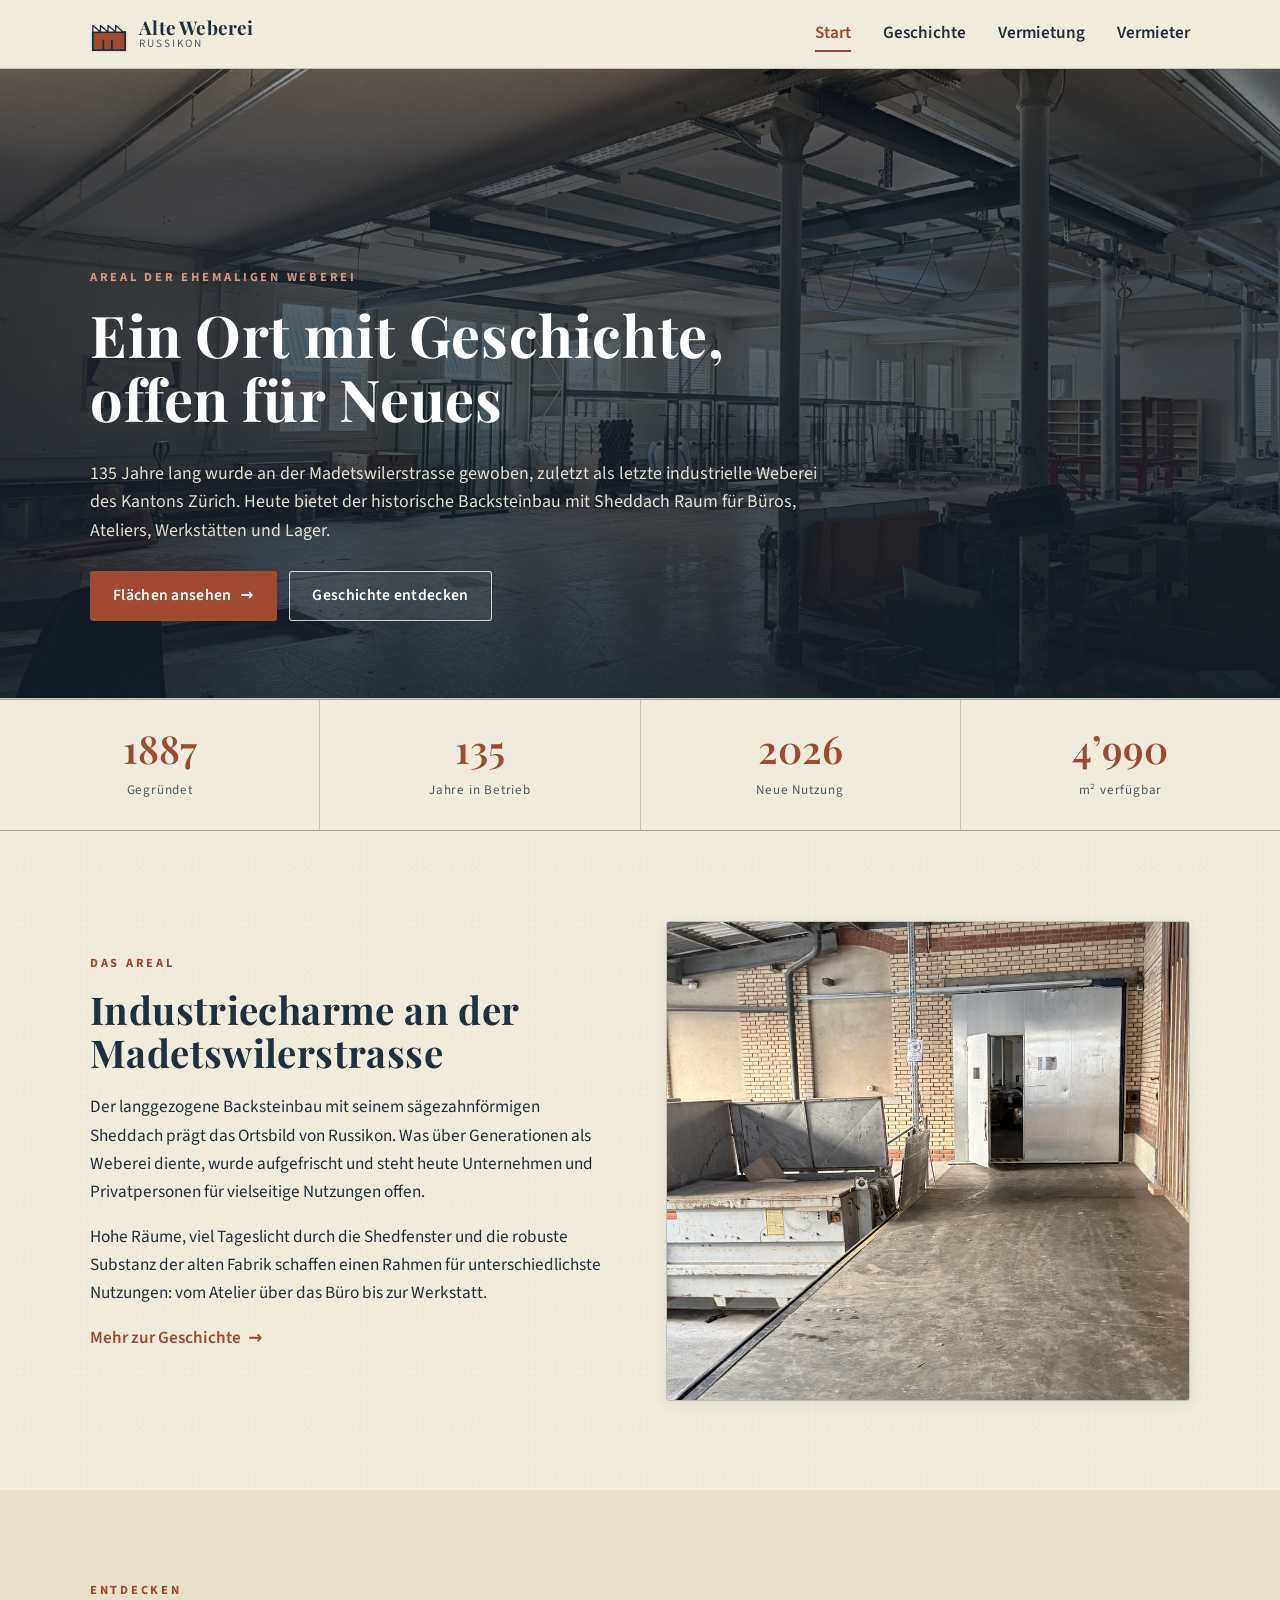
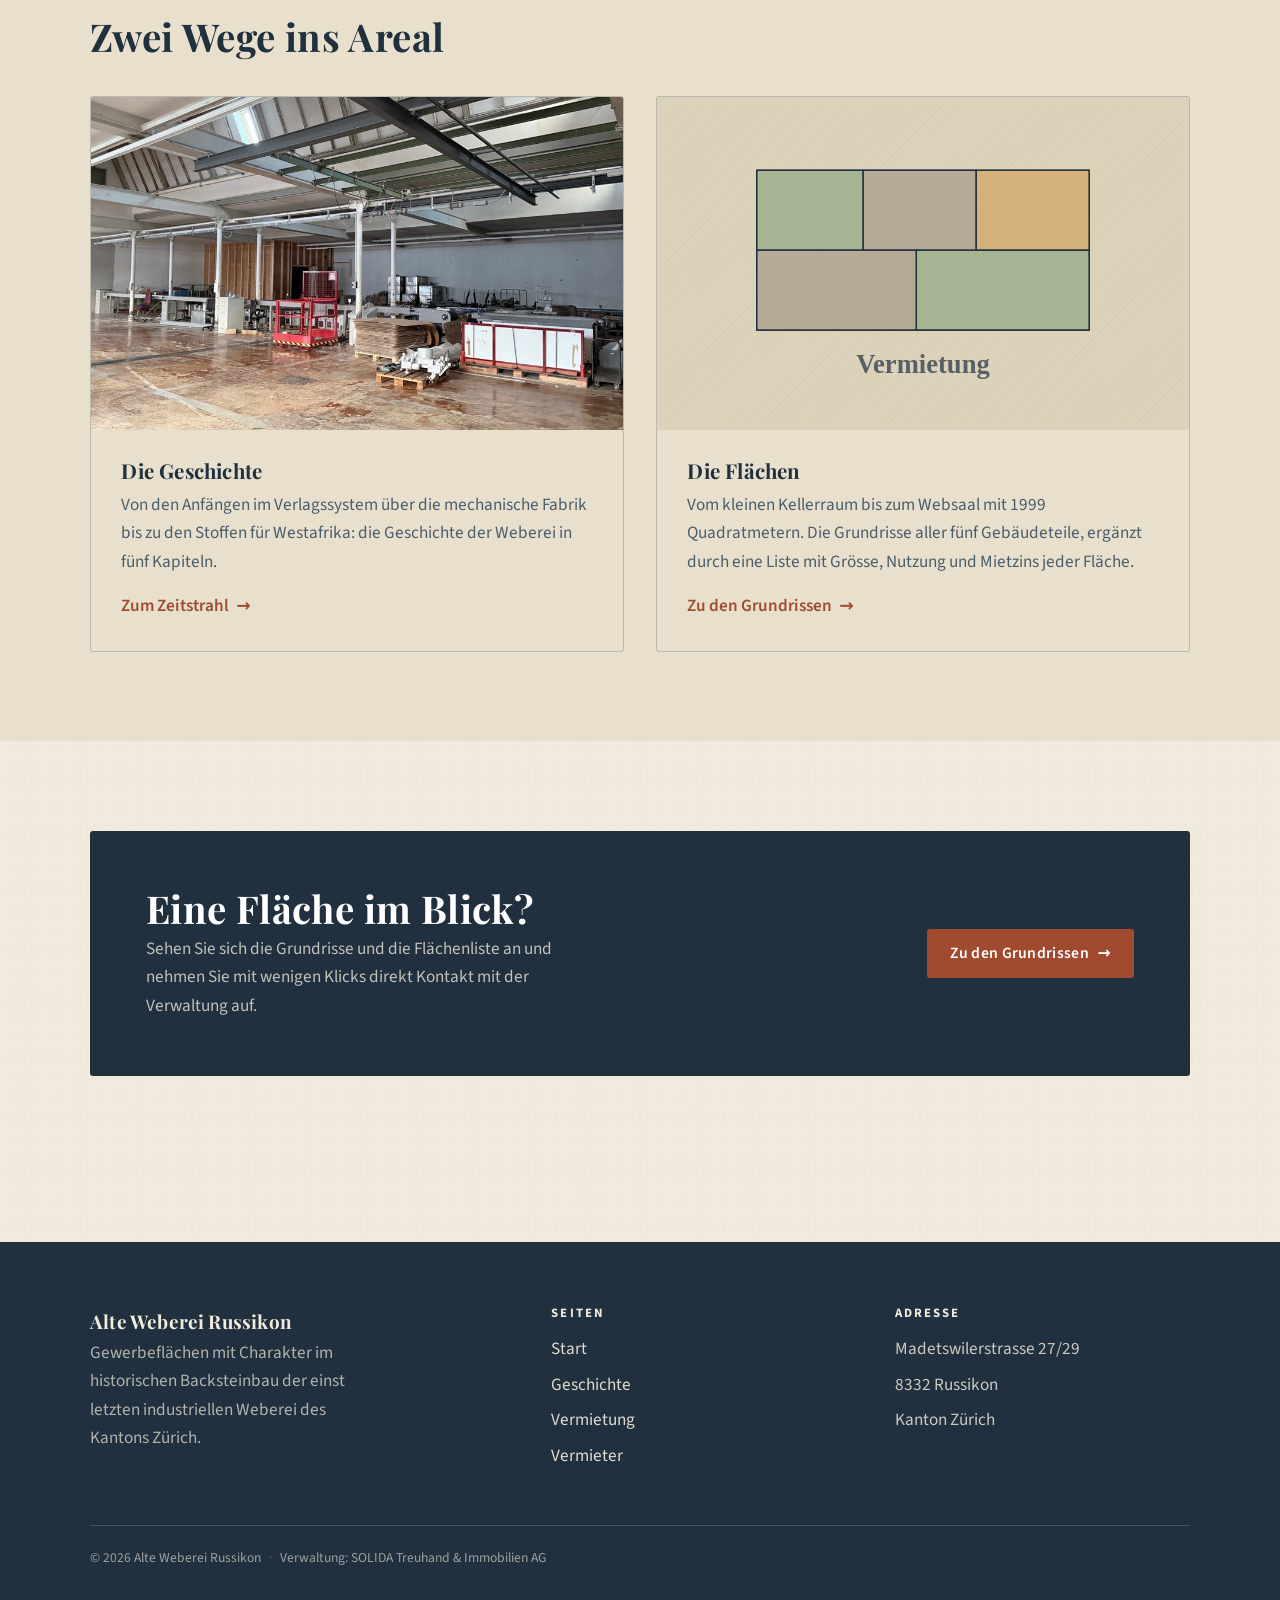
==== index.html @ a210cfd7 "Unterlagen vom 23.08.2026 eingearbeitet Neue Grundrisse: sechs Blaetter in der Fassung vom 23.06., d" ====
<!DOCTYPE html>
<html lang="de-CH">
<head>
  <meta charset="UTF-8">
  <meta name="viewport" content="width=device-width, initial-scale=1.0">
  <meta name="robots" content="noindex, nofollow">
  <title>Alte Weberei Russikon</title>
  <meta name="description" content="Das Areal der ehemaligen Weberei Russikon: Gewerbeflächen mit Charakter in einem historischen Backsteinbau mit Sheddach.">
  <link rel="stylesheet" href="css/fonts.css?v=6">
  <link rel="stylesheet" href="css/style.css?v=6">
</head>
<body>

  <!-- ============================ Kopf / Navigation ============================ -->
  <header class="site-header">
    <div class="container">
      <nav class="nav" aria-label="Hauptnavigation">
        <a class="brand" href="index.html">
          <svg class="brand__mark" viewBox="0 0 40 40" fill="none" aria-hidden="true">
            <rect x="3" y="18" width="34" height="19" fill="#a04a30" stroke="#20303f" stroke-width="2"/>
            <path d="M3 18 L3 11 L11 18 Z M11 18 L11 11 L19 18 Z M19 18 L19 11 L27 18 Z M27 18 L27 11 L35 18 Z"
                  fill="#f1ebdd" stroke="#20303f" stroke-width="1.4" stroke-linejoin="round"/>
            <line x1="14" y1="26" x2="14" y2="37" stroke="#20303f" stroke-width="2"/>
            <line x1="23" y1="26" x2="23" y2="37" stroke="#20303f" stroke-width="2"/>
          </svg>
          <span class="brand__text">
            <span class="brand__name">Alte Weberei</span>
            <span class="brand__sub">Russikon</span>
          </span>
        </a>
        <button class="nav__toggle" aria-label="Menü öffnen" aria-expanded="false" aria-controls="navlinks">
          <span></span><span></span><span></span>
        </button>
        <ul class="nav__links" id="navlinks">
          <li><a href="index.html" aria-current="page">Start</a></li>
          <li><a href="geschichte.html">Geschichte</a></li>
          <li><a href="vermietung.html">Vermietung</a></li>
          <li><a href="vermieter.html">Vermieter</a></li>
        </ul>
      </nav>
    </div>
  </header>

  <main>

    <!-- ============================ Hero ============================ -->
    <section class="hero">
      <div class="hero__media">
        <img src="assets/img/hero-halle.jpg" alt="Innenansicht der grossen Halle mit Gusssäulen und Sheddach-Fenstern">
      </div>
      <div class="container">
        <div class="hero__inner">
          <p class="eyebrow">Areal der ehemaligen Weberei</p>
          <h1>Ein Ort mit Geschichte, offen für Neues</h1>
          <p class="lead">
            135 Jahre lang wurde an der Madetswilerstrasse gewoben, zuletzt als letzte
            industrielle Weberei des Kantons Zürich. Heute bietet der historische
            Backsteinbau mit Sheddach Raum für Büros, Ateliers, Werkstätten und Lager.
          </p>
          <div class="hero__actions">
            <a class="btn btn--primary" href="vermietung.html">
              Flächen ansehen <span class="arrow" aria-hidden="true">&rarr;</span>
            </a>
            <a class="btn btn--ghost" href="geschichte.html">Geschichte entdecken</a>
          </div>
        </div>
      </div>
    </section>

    <!-- ============================ Kennzahlen ============================ -->
    <section class="facts" aria-label="Eckdaten">
      <div class="fact">
        <span class="fact__num">1887</span>
        <span class="fact__label">Gegründet</span>
      </div>
      <div class="fact">
        <span class="fact__num">135</span>
        <span class="fact__label">Jahre in Betrieb</span>
      </div>
      <div class="fact">
        <span class="fact__num">2026</span>
        <span class="fact__label">Neue Nutzung</span>
      </div>
      <div class="fact">
        <span class="fact__num" data-kpi="frei-flaeche">4’988</span>
        <span class="fact__label">m² verfügbar</span>
      </div>
    </section>

    <!-- ============================ Intro ============================ -->
    <section class="section">
      <div class="container">
        <div class="split reveal">
          <div class="split__text">
            <p class="eyebrow">Das Areal</p>
            <h2>Industriecharme an der Madetswilerstrasse</h2>
            <p>
              Der langgezogene Backsteinbau mit seinem sägezahnförmigen Sheddach
              prägt das Ortsbild von Russikon. Was über Generationen als Weberei
              diente, wurde aufgefrischt und steht heute Unternehmen und Privatpersonen für vielseitige Nutzungen
              offen.
            </p>
            <p>
              Hohe Räume, viel Tageslicht durch die Shedfenster und die robuste
              Substanz der alten Fabrik schaffen einen Rahmen für unterschiedlichste Nutzungen: vom Atelier über das Büro bis
              zur Werkstatt.
            </p>
            <p>
              <a class="link-more" href="geschichte.html">
                Mehr zur Geschichte <span class="arrow" aria-hidden="true">&rarr;</span>
              </a>
            </p>
          </div>
          <div class="split__media">
            <img src="assets/img/rampe.jpg" alt="Gedeckte Anlieferung mit gelbem Backstein und Holztragwerk">
          </div>
        </div>
      </div>
    </section>

    <!-- ============================ Teaser ============================ -->
    <section class="section section--paper-2">
      <div class="container">
        <div class="section-head reveal">
          <p class="eyebrow">Entdecken</p>
          <h2>Zwei Wege ins Areal</h2>
        </div>
        <div class="teasers">
          <a class="teaser reveal" href="geschichte.html">
            <div class="teaser__media">
              <img src="assets/img/halle-innen-2.jpg" alt="Innenansicht der Weberei-Halle">
            </div>
            <div class="teaser__body">
              <h3>Die Geschichte</h3>
              <p>
                Von den Anfängen im Verlagssystem über die mechanische Fabrik bis zu
                den Stoffen für Westafrika: die Geschichte der Weberei in fünf Kapiteln.
              </p>
              <span class="link-more">Zum Zeitstrahl <span class="arrow" aria-hidden="true">&rarr;</span></span>
            </div>
          </a>
          <a class="teaser reveal" href="vermietung.html">
            <div class="teaser__media">
              <img src="assets/img/teaser-vermietung.svg" alt="Sinnbild zu den Gebäudeplänen">
            </div>
            <div class="teaser__body">
              <h3>Die Flächen</h3>
              <p>
                Vom kleinen Kellerraum bis zum Websaal mit 1999 Quadratmetern.
                Die Grundrisse aller fünf Gebäudeteile, ergänzt durch eine Liste mit
                Grösse, Nutzung und Mietzins jeder Fläche.
              </p>
              <span class="link-more">Zu den Grundrissen <span class="arrow" aria-hidden="true">&rarr;</span></span>
            </div>
          </a>
        </div>
      </div>
    </section>

    <!-- ============================ CTA ============================ -->
    <section class="section">
      <div class="container">
        <div class="cta-band reveal">
          <div>
            <h2>Eine Fläche im Blick?</h2>
            <p>
              Sehen Sie sich die Grundrisse und die Flächenliste an und nehmen Sie mit wenigen Klicks direkt Kontakt mit der Verwaltung auf.
            </p>
          </div>
          <a class="btn btn--primary" href="vermietung.html">
            Zu den Grundrissen <span class="arrow" aria-hidden="true">&rarr;</span>
          </a>
        </div>
      </div>
    </section>

  </main>

  <!-- ============================ Fuss ============================ -->
  <footer class="site-footer">
    <div class="container">
      <div class="footer__grid">
        <div class="footer__brand">
          <span class="brand__name">Alte Weberei Russikon</span>
          <p>
            Gewerbeflächen mit Charakter im historischen Backsteinbau der einst letzten
            industriellen Weberei des Kantons Zürich.
          </p>
        </div>
        <div class="footer__col">
          <h4>Seiten</h4>
          <ul>
            <li><a href="index.html">Start</a></li>
            <li><a href="geschichte.html">Geschichte</a></li>
            <li><a href="vermietung.html">Vermietung</a></li>
            <li><a href="vermieter.html">Vermieter</a></li>
          </ul>
        </div>
        <div class="footer__col">
          <h4>Adresse</h4>
          <ul>
            <li>Madetswilerstrasse 27/29</li>
            <li>8332 Russikon</li>
            <li>Kanton Zürich</li>
          </ul>
        </div>
      </div>
      <div class="footer__bottom">
        <span>&copy; <span data-year>2026</span> Alte Weberei Russikon</span>
        <span class="footer__trenner" aria-hidden="true">&middot;</span>
        <span>Verwaltung: SOLIDA Treuhand &amp; Immobilien AG</span>
      </div>
    </div>
  </footer>

  <script src="data/flaechen.js?v=6"></script>
  <script src="js/main.js?v=6"></script>
</body>
</html>
---- css/fonts.css ----
/* Lokale Schriften (offline lauffaehig, keine externen Anfragen).
   Playfair Display: Serif fuer Titel, im Charakter alter Plakate.
   Source Sans 3: klare Sans-Serif fuer den Lauftext. */

@font-face {
  font-family: "Playfair Display";
  font-style: normal;
  font-weight: 600;
  font-display: swap;
  src: url("../assets/fonts/playfair-600.woff2") format("woff2");
}

@font-face {
  font-family: "Playfair Display";
  font-style: normal;
  font-weight: 700;
  font-display: swap;
  src: url("../assets/fonts/playfair-700.woff2") format("woff2");
}

@font-face {
  font-family: "Source Sans 3";
  font-style: normal;
  font-weight: 400;
  font-display: swap;
  src: url("../assets/fonts/sourcesans-400.woff2") format("woff2");
}

@font-face {
  font-family: "Source Sans 3";
  font-style: normal;
  font-weight: 600;
  font-display: swap;
  src: url("../assets/fonts/sourcesans-600.woff2") format("woff2");
}

@font-face {
  font-family: "Source Sans 3";
  font-style: normal;
  font-weight: 700;
  font-display: swap;
  src: url("../assets/fonts/sourcesans-700.woff2") format("woff2");
}
---- css/style.css ----
/* =====================================================================
   Alte Weberei Russikon, Design-System und Basis-Layout
   Heritage-Look (Papierton, Tusche, Backstein) mit moderner Interaktion.
   ===================================================================== */

/* --- Design-Tokens (Farben, Typografie, Abstaende) ------------------- */
:root {
  /* Farbpalette: Papier, Tusche, Backstein */
  --color-paper:      #f1ebdd; /* warmer Papierton, Grundflaeche */
  --color-paper-2:    #e8e0cd; /* etwas dunkleres Papier, Karten */
  --color-paper-3:    #ddd3bb; /* Trennlinien, Schraffuren */
  --color-ink:        #20303f; /* Tusche, Tiefblau-Anthrazit, Text */
  --color-ink-soft:   #4b5c6b; /* gedaempfter Text */
  --color-brick:      #a04a30; /* Backstein-Rot, Akzent */
  --color-brick-dark: #863a23;
  --color-line:       rgba(32, 48, 63, 0.22); /* feine Planlinien */

  /* Statusfarben fuer den Gebaeudeplan */
  --status-frei:      #5c8a59; /* gruen, frei */
  --status-bald:      #d8a126; /* gelb, wird in Kuerze frei */
  --status-vermietet: #b23b32; /* rot, vermietet */

  /* Typografie */
  --font-serif: "Playfair Display", Georgia, "Times New Roman", serif;
  --font-sans:  "Source Sans 3", "Segoe UI", system-ui, -apple-system, sans-serif;

  /* Masse */
  --maxw: 1180px;
  --gap: clamp(1rem, 2.5vw, 2rem);
  --radius: 3px;
  --shadow: 0 10px 30px rgba(32, 48, 63, 0.12);
  --shadow-soft: 0 4px 14px rgba(32, 48, 63, 0.08);

  /* Uebergaenge */
  --t-fast: 140ms ease;
  --t-med:  260ms cubic-bezier(0.22, 0.61, 0.36, 1);
}

/* --- Reset / Basis -------------------------------------------------- */
*,
*::before,
*::after { box-sizing: border-box; }

html { scroll-behavior: smooth; }

body {
  margin: 0;
  font-family: var(--font-sans);
  font-size: clamp(1rem, 0.5vw + 0.9rem, 1.075rem);
  line-height: 1.65;
  color: var(--color-ink);
  background-color: var(--color-paper);
  /* feine Papiertextur ueber CSS-Verlaeufe, keine externe Datei noetig */
  background-image:
    radial-gradient(rgba(32, 48, 63, 0.025) 1px, transparent 1px),
    radial-gradient(rgba(32, 48, 63, 0.02) 1px, transparent 1px);
  background-size: 7px 7px, 13px 13px;
  background-position: 0 0, 3px 4px;
  -webkit-font-smoothing: antialiased;
  text-rendering: optimizeLegibility;
}

img, svg { max-width: 100%; display: block; }

a { color: var(--color-brick); text-decoration: none; }
a:hover { color: var(--color-brick-dark); }

h1, h2, h3, h4 {
  font-family: var(--font-serif);
  font-weight: 700;
  line-height: 1.12;
  color: var(--color-ink);
  margin: 0 0 0.5em;
  letter-spacing: 0.01em;
}

h1 { font-size: clamp(2.1rem, 4.5vw, 3.6rem); }
h2 { font-size: clamp(1.6rem, 3vw, 2.4rem); }
h3 { font-size: clamp(1.2rem, 1.6vw, 1.45rem); }

p { margin: 0 0 1rem; }

.lead {
  font-size: clamp(1.1rem, 1.4vw, 1.3rem);
  color: var(--color-ink-soft);
  line-height: 1.6;
}

/* dekorative Augenbraue ueber Titeln */
.eyebrow {
  font-family: var(--font-sans);
  font-weight: 700;
  text-transform: uppercase;
  letter-spacing: 0.22em;
  font-size: 0.78rem;
  color: var(--color-brick);
  margin: 0 0 0.9rem;
}

/* --- Layout-Hilfen -------------------------------------------------- */
.container {
  width: 100%;
  max-width: var(--maxw);
  margin-inline: auto;
  padding-inline: clamp(1.1rem, 4vw, 2.5rem);
}

.section { padding-block: clamp(3rem, 7vw, 6rem); }
.section--tight { padding-block: clamp(2rem, 4vw, 3.5rem); }
.section--paper-2 { background-color: var(--color-paper-2); }

.section-head { max-width: 60ch; margin-bottom: clamp(1.5rem, 3vw, 2.5rem); }
.section-head.center { margin-inline: auto; text-align: center; }

/* feine Trennlinie im Plan-Stil */
.rule {
  border: 0;
  border-top: 1px solid var(--color-line);
  margin-block: clamp(2rem, 4vw, 3rem);
}

/* --- Buttons -------------------------------------------------------- */
.btn {
  display: inline-flex;
  align-items: center;
  gap: 0.55em;
  font-family: var(--font-sans);
  font-weight: 600;
  font-size: 0.98rem;
  letter-spacing: 0.02em;
  padding: 0.7em 1.4em;
  border-radius: var(--radius);
  border: 1.5px solid transparent;
  cursor: pointer;
  transition: transform var(--t-fast), background-color var(--t-fast),
              color var(--t-fast), border-color var(--t-fast), box-shadow var(--t-fast);
}
.btn:active { transform: translateY(1px); }

.btn--primary {
  background-color: var(--color-brick);
  color: #fff;
}
.btn--primary:hover {
  background-color: var(--color-brick-dark);
  color: #fff;
  box-shadow: var(--shadow-soft);
}

.btn--ghost {
  background-color: transparent;
  color: var(--color-ink);
  border-color: var(--color-ink);
}
.btn--ghost:hover {
  background-color: var(--color-ink);
  color: var(--color-paper);
}

.btn--block { width: 100%; justify-content: center; }

/* Pfeil-Glyphe in Buttons und Links */
.arrow { transition: transform var(--t-fast); }
.btn:hover .arrow,
.link-more:hover .arrow { transform: translateX(3px); }

.link-more {
  display: inline-flex;
  align-items: center;
  gap: 0.4em;
  font-weight: 600;
  color: var(--color-brick);
}

/* =====================================================================
   Kopfzeile / Navigation
   ===================================================================== */
.site-header {
  position: sticky;
  top: 0;
  z-index: 50;
  background-color: rgba(241, 235, 221, 0.88);
  backdrop-filter: blur(8px);
  border-bottom: 1px solid var(--color-line);
}

.nav {
  display: flex;
  align-items: center;
  justify-content: space-between;
  gap: 1rem;
  min-height: 68px;
}

/* Wortmarke */
.brand {
  display: flex;
  align-items: center;
  gap: 0.7rem;
  color: var(--color-ink);
}
.brand:hover { color: var(--color-ink); }

.brand__mark {
  width: 38px;
  height: 38px;
  flex: none;
}

.brand__text { display: flex; flex-direction: column; line-height: 1.05; }
.brand__name {
  font-family: var(--font-serif);
  font-weight: 700;
  font-size: 1.18rem;
  letter-spacing: 0.01em;
}
.brand__sub {
  font-size: 0.7rem;
  letter-spacing: 0.18em;
  text-transform: uppercase;
  color: var(--color-ink-soft);
}

.nav__links {
  display: flex;
  align-items: center;
  gap: clamp(1rem, 2.5vw, 2.2rem);
  list-style: none;
  margin: 0;
  padding: 0;
}
.nav__links a {
  position: relative;
  font-weight: 600;
  color: var(--color-ink);
  padding-block: 0.4rem;
}
.nav__links a::after {
  content: "";
  position: absolute;
  left: 0;
  bottom: 0;
  width: 100%;
  height: 2px;
  background-color: var(--color-brick);
  transform: scaleX(0);
  transform-origin: left;
  transition: transform var(--t-med);
}
.nav__links a:hover::after,
.nav__links a[aria-current="page"]::after { transform: scaleX(1); }
.nav__links a[aria-current="page"] { color: var(--color-brick); }

/* Menue-Schalter (Mobile) */
.nav__toggle {
  display: none;
  flex-direction: column;
  justify-content: center;
  gap: 5px;
  width: 44px;
  height: 44px;
  padding: 0;
  background: transparent;
  border: 1px solid var(--color-line);
  border-radius: var(--radius);
  cursor: pointer;
}
.nav__toggle span {
  display: block;
  width: 22px;
  height: 2px;
  margin-inline: auto;
  background-color: var(--color-ink);
  transition: transform var(--t-fast), opacity var(--t-fast);
}
.nav__toggle[aria-expanded="true"] span:nth-child(1) { transform: translateY(7px) rotate(45deg); }
.nav__toggle[aria-expanded="true"] span:nth-child(2) { opacity: 0; }
.nav__toggle[aria-expanded="true"] span:nth-child(3) { transform: translateY(-7px) rotate(-45deg); }

/* =====================================================================
   Fusszeile
   ===================================================================== */
.site-footer {
  background-color: var(--color-ink);
  color: rgba(241, 235, 221, 0.82);
  padding-block: clamp(2.5rem, 5vw, 4rem);
  margin-top: clamp(3rem, 6vw, 5rem);
}
.site-footer a { color: rgba(241, 235, 221, 0.92); }
.site-footer a:hover { color: #fff; }

.footer__grid {
  display: grid;
  grid-template-columns: 1.4fr 1fr 1fr;
  gap: clamp(1.5rem, 4vw, 3rem);
}
.footer__brand .brand__name { color: var(--color-paper); }
.footer__brand p { color: rgba(241, 235, 221, 0.7); max-width: 32ch; }

.footer__col h4 {
  color: var(--color-paper);
  font-family: var(--font-sans);
  font-size: 0.8rem;
  text-transform: uppercase;
  letter-spacing: 0.16em;
  margin-bottom: 0.9rem;
}
.footer__col ul { list-style: none; margin: 0; padding: 0; }
.footer__col li { margin-bottom: 0.45rem; }

.footer__bottom {
  margin-top: clamp(2rem, 4vw, 3rem);
  padding-top: 1.3rem;
  border-top: 1px solid rgba(241, 235, 221, 0.18);
  display: flex;
  /* Beide Angaben stehen nebeneinander, durch einen Punkt getrennt.
     Das liest sich als eine Zeile, nicht als zwei auseinandergezogene. */
  justify-content: flex-start;
  flex-wrap: wrap;
  gap: 0.5rem;
  font-size: 0.85rem;
  color: rgba(241, 235, 221, 0.6);
}

/* =====================================================================
   Hero (Startseite)
   ===================================================================== */
.hero {
  position: relative;
  display: grid;
  align-items: end;
  min-height: clamp(420px, 70vh, 660px);
  overflow: hidden;
  border-bottom: 1px solid var(--color-line);
}
.hero__media {
  position: absolute;
  inset: 0;
  z-index: 0;
}
.hero__media img { width: 100%; height: 100%; object-fit: cover; }
.hero__media::after {
  /* Tusche-Verlauf fuer Lesbarkeit der Schrift.
     Der Textblock sitzt im oberen Drittel, genau dort ist das Foto am
     hellsten (Sheddach-Fenster). Deshalb ist der Verlauf im Textband
     kraeftig und wird erst ganz oben wieder duenn, damit das Foto atmet. */
  content: "";
  position: absolute;
  inset: 0;
  background: linear-gradient(
    to top,
    rgba(20, 30, 40, 0.88) 0%,
    rgba(20, 30, 40, 0.72) 50%,
    rgba(20, 30, 40, 0.66) 84%,
    rgba(20, 30, 40, 0.28) 100%);
}
.hero__inner {
  position: relative;
  z-index: 1;
  padding-block: clamp(2.5rem, 6vw, 5rem);
  color: var(--color-paper);
  max-width: 46rem;
}
.hero__inner h1 { color: #fff; }
/* Backsteinton, so tief wie er auf dem Foto noch sicher lesbar bleibt.
   Er nimmt die Farbe der Ueberschriften weiter unten auf, muss aber heller
   bleiben als diese: Auf dem Foto steht die Schrift auf mitteldunklem
   Grund, auf Papier dagegen auf hellem. */
.hero .eyebrow { color: #d0927b; }
.hero__inner p { color: rgba(241, 235, 221, 0.92); }
.hero__actions { display: flex; flex-wrap: wrap; gap: 0.8rem; margin-top: 1.6rem; }
/* Ghost-Button auf dem dunklen Hero hell statt dunkel, damit er sichtbar ist */
.hero__actions .btn--ghost {
  color: #fff;
  border-color: rgba(255, 255, 255, 0.75);
  background-color: rgba(255, 255, 255, 0.06);
}
.hero__actions .btn--ghost:hover {
  background-color: var(--color-paper);
  color: var(--color-ink);
  border-color: var(--color-paper);
}

/* kleine Kennzahl-Leiste unter dem Hero */
.facts {
  display: grid;
  grid-template-columns: repeat(4, 1fr);
  gap: 1px;
  background-color: var(--color-line);
  border-block: 1px solid var(--color-line);
}
.fact {
  background-color: var(--color-paper);
  padding: clamp(1.1rem, 2.5vw, 1.8rem) clamp(1rem, 2vw, 1.5rem);
  text-align: center;
}
.fact__num {
  font-family: var(--font-serif);
  font-size: clamp(1.6rem, 3vw, 2.4rem);
  color: var(--color-brick);
  line-height: 1;
}
/* Kleines Wort vor der Zahl, etwa «ab». Steht bewusst voran, damit die
   Einschränkung gelesen wird, bevor die Zahl als fester Wert wirkt. */
.fact__vor {
  font-family: var(--font-sans);
  font-size: 0.5em;
  font-weight: 600;
  letter-spacing: 0.06em;
  color: var(--color-ink-soft);
  margin-right: 0.35em;
  vertical-align: 0.22em;
}
.fact__label {
  display: block;
  margin-top: 0.4rem;
  font-size: 0.82rem;
  letter-spacing: 0.06em;
  color: var(--color-ink-soft);
}

/* =====================================================================
   Teaser-Bloecke (Startseite)
   ===================================================================== */
.teasers {
  display: grid;
  grid-template-columns: repeat(2, 1fr);
  gap: var(--gap);
}
.teaser {
  display: flex;
  flex-direction: column;
  background-color: var(--color-paper-2);
  border: 1px solid var(--color-line);
  border-radius: var(--radius);
  overflow: hidden;
  transition: transform var(--t-med), box-shadow var(--t-med);
}
.teaser:hover { transform: translateY(-4px); box-shadow: var(--shadow); }
.teaser__media { aspect-ratio: 16 / 10; overflow: hidden; }
.teaser__media img {
  width: 100%; height: 100%; object-fit: cover;
  transition: transform 600ms ease;
}
.teaser:hover .teaser__media img { transform: scale(1.04); }
.teaser__body { padding: clamp(1.3rem, 2.5vw, 1.9rem); }
.teaser__body h3 { margin-bottom: 0.5rem; }
.teaser__body p { color: var(--color-ink-soft); }

/* zweispaltiger Intro-Block */
.split {
  display: grid;
  grid-template-columns: 1fr 1fr;
  gap: clamp(1.5rem, 4vw, 3.5rem);
  align-items: center;
}
.split__media img {
  width: 100%;
  max-height: 480px;
  object-fit: cover;
  border-radius: var(--radius);
  border: 1px solid var(--color-line);
  box-shadow: var(--shadow-soft);
}

/* =====================================================================
   Zeitstrahl (Seite Geschichte)
   ===================================================================== */
.page-head {
  background-color: var(--color-paper-2);
  border-bottom: 1px solid var(--color-line);
  padding-block: clamp(2.5rem, 6vw, 4.5rem);
}
.page-head .lead { max-width: 60ch; }

.timeline {
  position: relative;
  max-width: 980px;
  margin-inline: auto;
}
/* durchgehende Tusche-Linie */
.timeline::before {
  content: "";
  position: absolute;
  left: 130px;
  top: 0;
  bottom: 0;
  width: 2px;
  background: repeating-linear-gradient(
    to bottom,
    var(--color-line) 0 8px,
    transparent 8px 14px);
}
.tl-item {
  position: relative;
  display: grid;
  grid-template-columns: 130px 1fr;
  gap: clamp(1.2rem, 3vw, 2.6rem);
  padding-block: clamp(1.5rem, 3vw, 2.4rem);
}
.tl-item__year {
  font-family: var(--font-serif);
  font-weight: 700;
  font-size: clamp(1.25rem, 2vw, 1.6rem);
  color: var(--color-brick);
  text-align: right;
  padding-top: 0.1rem;
}
/* Knoten auf der Linie */
.tl-item__year::after {
  content: "";
  position: absolute;
  left: 122px;
  top: 0.55rem;
  width: 18px;
  height: 18px;
  border-radius: 50%;
  background-color: var(--color-paper);
  border: 3px solid var(--color-brick);
  transition: background-color var(--t-fast), transform var(--t-fast);
}
.tl-item:hover .tl-item__year::after {
  background-color: var(--color-brick);
  transform: scale(1.12);
}
.tl-item__body {
  background-color: var(--color-paper-2);
  border: 1px solid var(--color-line);
  border-radius: var(--radius);
  padding: clamp(1.2rem, 2.5vw, 1.9rem);
}
.tl-item__body h3 { margin-bottom: 0.3rem; }
.tl-item__kicker {
  font-size: 0.78rem;
  text-transform: uppercase;
  letter-spacing: 0.16em;
  color: var(--color-ink-soft);
  margin-bottom: 0.7rem;
}
.tl-item__media {
  margin-top: 1rem;
  border-radius: var(--radius);
  overflow: hidden;
  border: 1px solid var(--color-line);
}
.tl-item__media img { width: 100%; }

/* =====================================================================
   CTA-Band
   ===================================================================== */
.cta-band {
  background-color: var(--color-ink);
  color: var(--color-paper);
  border-radius: var(--radius);
  padding: clamp(2rem, 5vw, 3.5rem);
  display: flex;
  align-items: center;
  justify-content: space-between;
  flex-wrap: wrap;
  gap: 1.5rem;
}
.cta-band h2 { color: #fff; margin-bottom: 0.3rem; }
.cta-band p { color: rgba(241, 235, 221, 0.78); margin: 0; max-width: 46ch; }

/* =====================================================================
   Scroll-Reveal (sanftes Einblenden)
   ===================================================================== */
.reveal {
  opacity: 0;
  transform: translateY(22px);
  transition: opacity 700ms ease, transform 700ms cubic-bezier(0.22, 0.61, 0.36, 1);
}
.reveal.is-visible { opacity: 1; transform: none; }

/* =====================================================================
   Responsive
   ===================================================================== */
@media (max-width: 880px) {
  .nav__toggle { display: flex; }
  .nav__links {
    position: absolute;
    top: 100%;
    left: 0;
    right: 0;
    flex-direction: column;
    align-items: flex-start;
    gap: 0;
    background-color: var(--color-paper);
    border-bottom: 1px solid var(--color-line);
    padding: 0.5rem clamp(1.1rem, 4vw, 2.5rem) 1.2rem;
    box-shadow: var(--shadow-soft);
    /* eingeklappt */
    display: none;
  }
  .nav__links.is-open { display: flex; }
  .nav__links a { width: 100%; padding-block: 0.7rem; border-bottom: 1px solid var(--color-line); }
  .nav__links a::after { display: none; }

  .teasers { grid-template-columns: 1fr; }
  .split { grid-template-columns: 1fr; }
  .facts { grid-template-columns: repeat(2, 1fr); }
  .footer__grid { grid-template-columns: 1fr 1fr; }
  .footer__brand { grid-column: 1 / -1; }
}

@media (max-width: 540px) {
  .facts { grid-template-columns: 1fr 1fr; }
  .footer__grid { grid-template-columns: 1fr; }
  .timeline::before { left: 8px; }
  .tl-item { grid-template-columns: 1fr; gap: 0.6rem; padding-left: 30px; }
  .tl-item__year { text-align: left; }
  .tl-item__year::after { left: 0; top: -0.2rem; }
  .cta-band { flex-direction: column; align-items: flex-start; }
}

/* Bewegungsreduktion respektieren */
@media (prefers-reduced-motion: reduce) {
  * { scroll-behavior: auto !important; }
  .reveal { opacity: 1; transform: none; transition: none; }
}

/* Trennpunkt zwischen den beiden Fussangaben. Verschwindet, sobald die
   Angaben untereinander stehen, dort trennt der Umbruch schon genug. */
.footer__trenner { opacity: 0.5; }
@media (max-width: 460px) {
  .footer__trenner { display: none; }
}
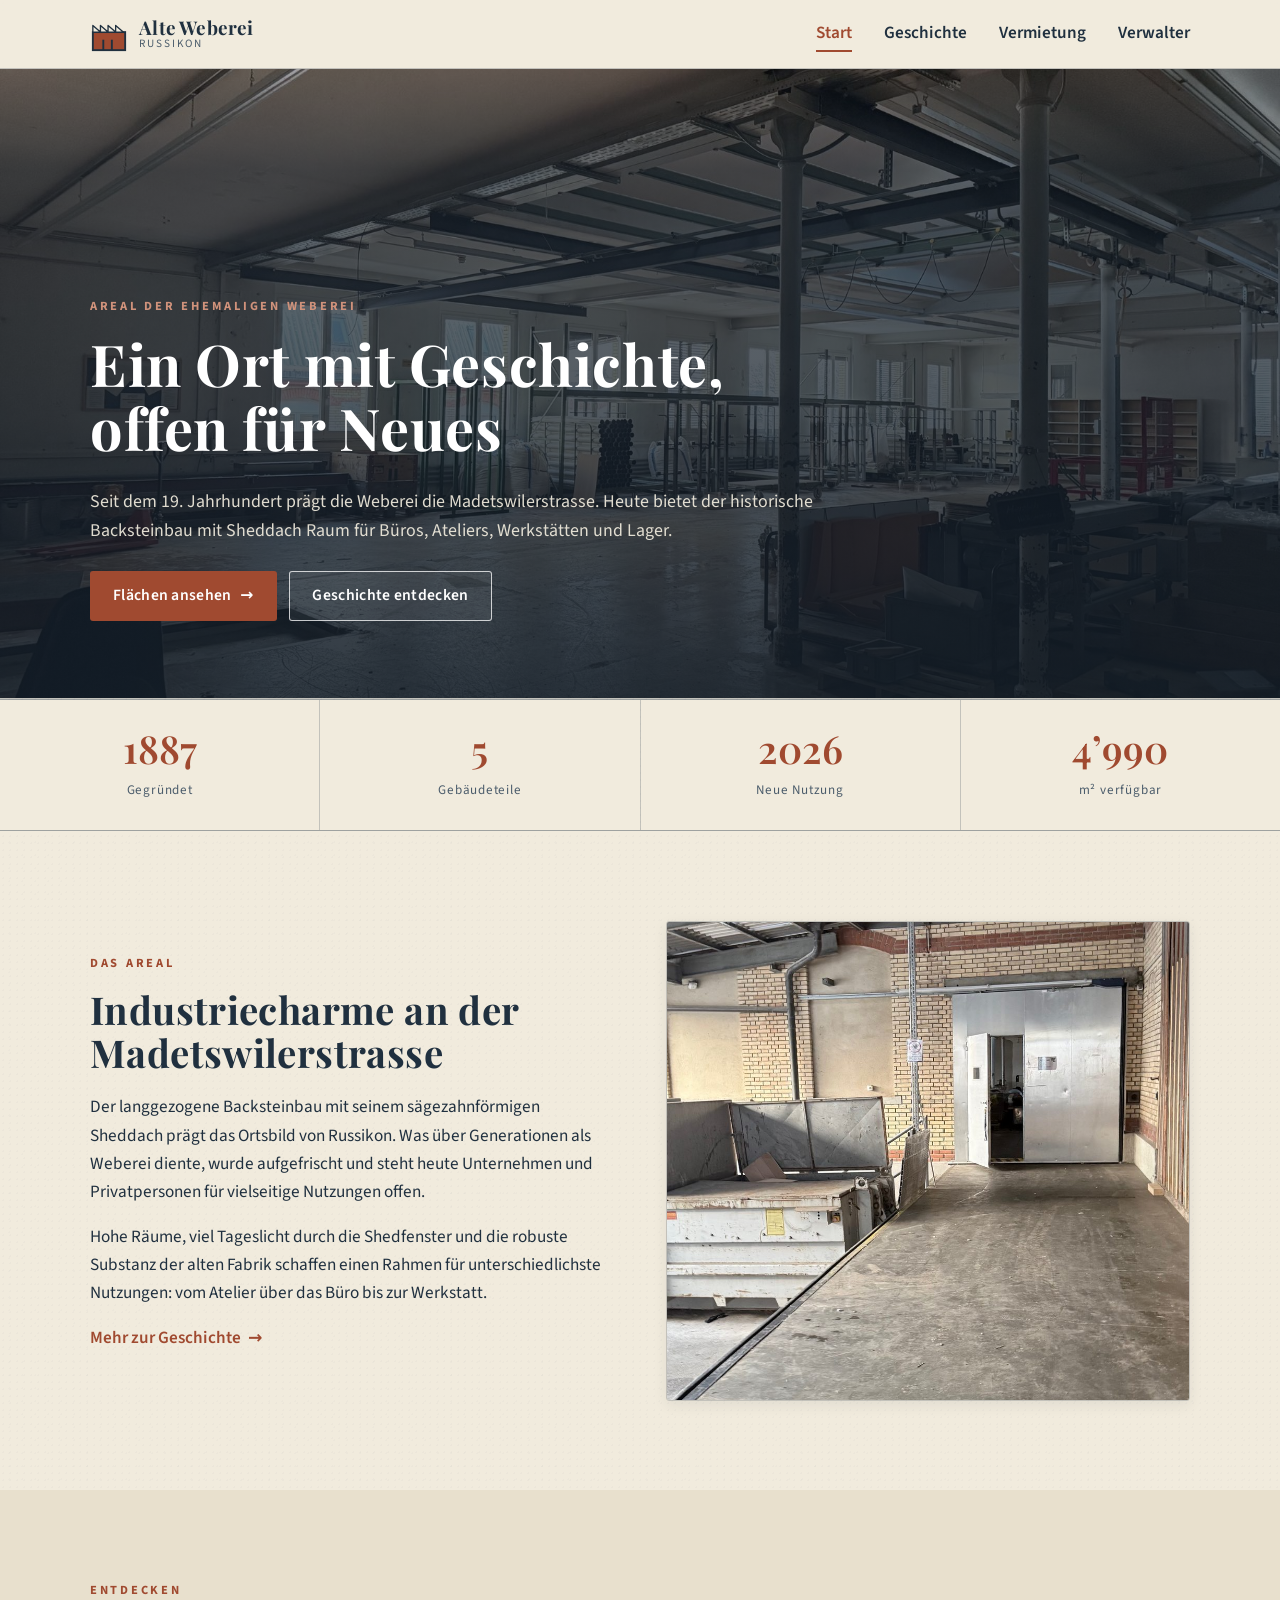
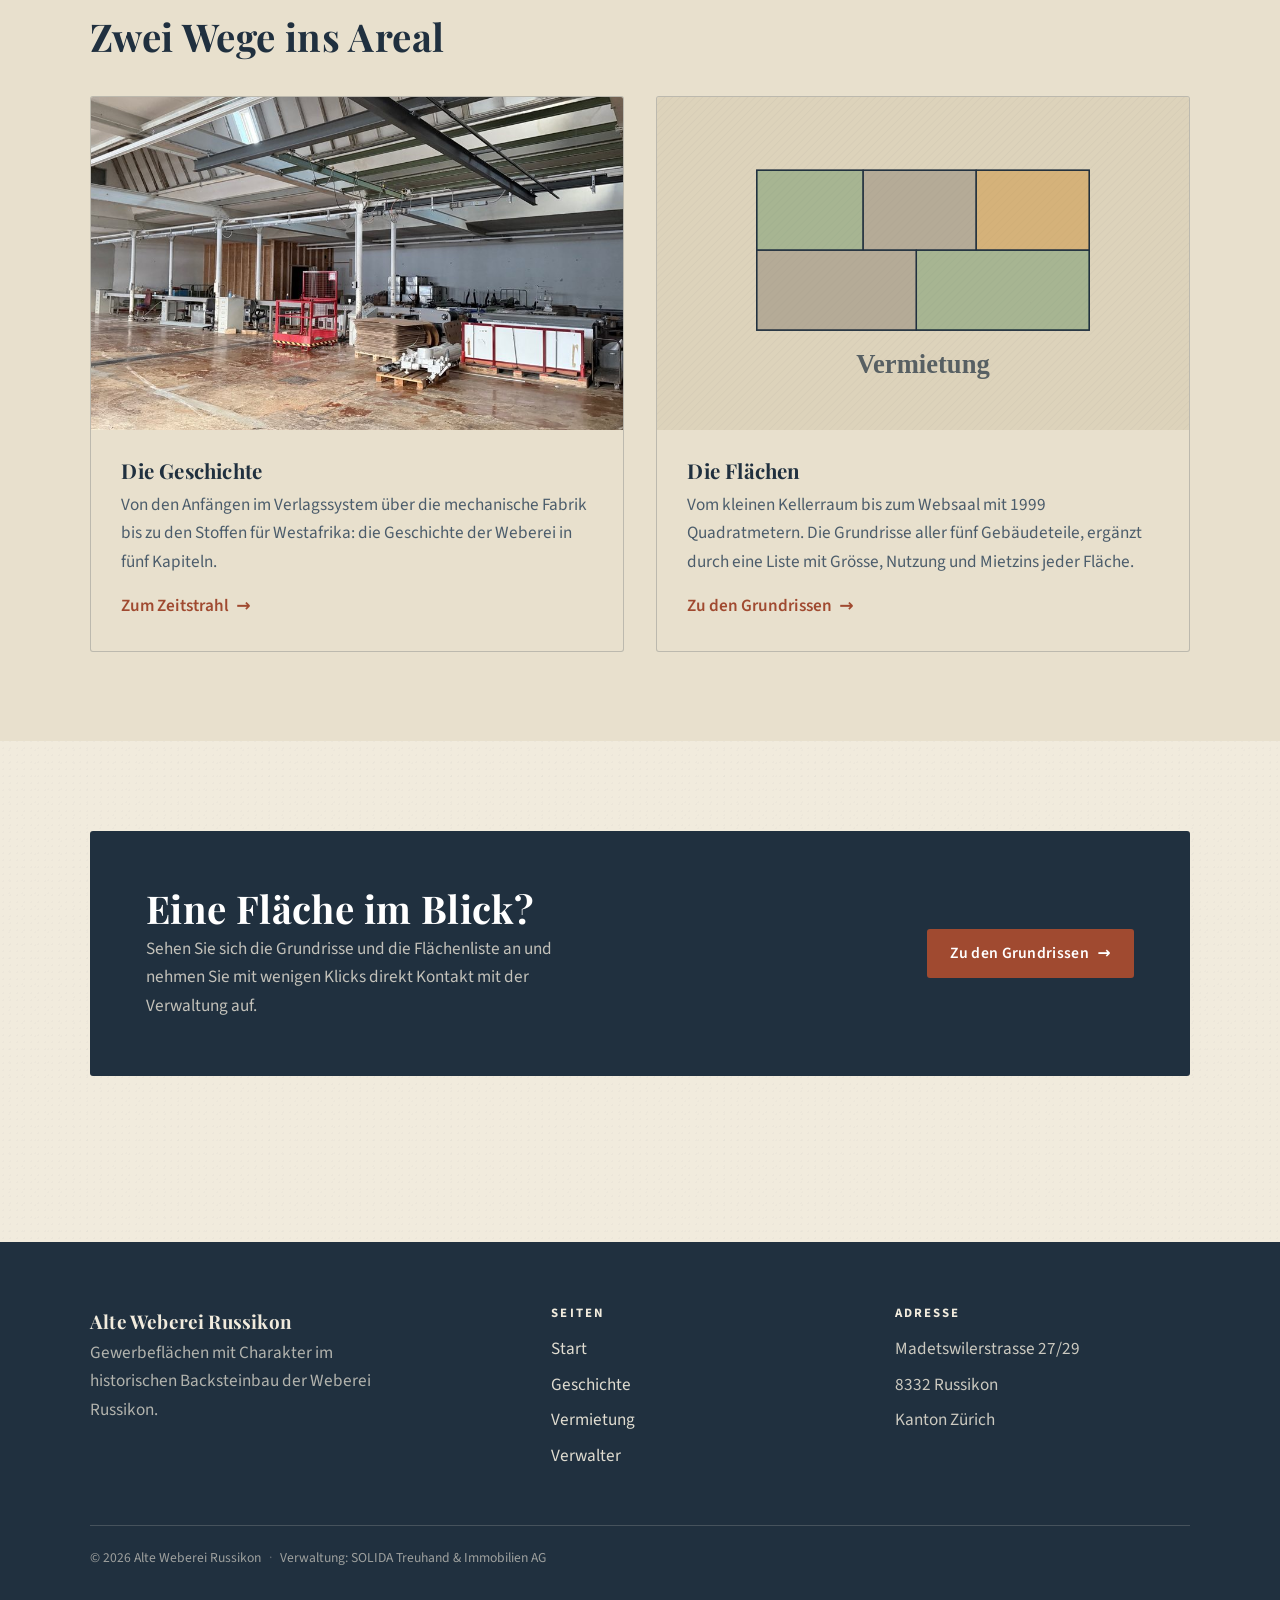
==== commit 071c0a20: "Neue Mietzinsliste und Wuensche des Verwaltungsrats Preise aus "Kalkulation Miete und Nebenkosten 20" ====
--- a/index.html
+++ b/index.html
@@ -6,8 +6,8 @@
   <meta name="robots" content="noindex, nofollow">
   <title>Alte Weberei Russikon</title>
   <meta name="description" content="Das Areal der ehemaligen Weberei Russikon: Gewerbeflächen mit Charakter in einem historischen Backsteinbau mit Sheddach.">
-  <link rel="stylesheet" href="css/fonts.css?v=6">
-  <link rel="stylesheet" href="css/style.css?v=6">
+  <link rel="stylesheet" href="css/fonts.css?v=7">
+  <link rel="stylesheet" href="css/style.css?v=7">
 </head>
 <body>
 
@@ -35,7 +35,7 @@
           <li><a href="index.html" aria-current="page">Start</a></li>
           <li><a href="geschichte.html">Geschichte</a></li>
           <li><a href="vermietung.html">Vermietung</a></li>
-          <li><a href="vermieter.html">Vermieter</a></li>
+          <li><a href="verwalter.html">Verwalter</a></li>
         </ul>
       </nav>
     </div>
@@ -53,9 +53,9 @@
           <p class="eyebrow">Areal der ehemaligen Weberei</p>
           <h1>Ein Ort mit Geschichte, offen für Neues</h1>
           <p class="lead">
-            135 Jahre lang wurde an der Madetswilerstrasse gewoben, zuletzt als letzte
-            industrielle Weberei des Kantons Zürich. Heute bietet der historische
-            Backsteinbau mit Sheddach Raum für Büros, Ateliers, Werkstätten und Lager.
+            Seit dem 19. Jahrhundert prägt die Weberei die Madetswilerstrasse. Heute
+            bietet der historische Backsteinbau mit Sheddach Raum für Büros, Ateliers,
+            Werkstätten und Lager.
           </p>
           <div class="hero__actions">
             <a class="btn btn--primary" href="vermietung.html">
@@ -74,15 +74,15 @@
         <span class="fact__label">Gegründet</span>
       </div>
       <div class="fact">
-        <span class="fact__num">135</span>
-        <span class="fact__label">Jahre in Betrieb</span>
+        <span class="fact__num">5</span>
+        <span class="fact__label">Gebäudeteile</span>
       </div>
       <div class="fact">
         <span class="fact__num">2026</span>
         <span class="fact__label">Neue Nutzung</span>
       </div>
       <div class="fact">
-        <span class="fact__num" data-kpi="frei-flaeche">4’988</span>
+        <span class="fact__num" data-kpi="frei-flaeche">4’990</span>
         <span class="fact__label">m² verfügbar</span>
       </div>
     </section>
@@ -183,8 +183,8 @@
         <div class="footer__brand">
           <span class="brand__name">Alte Weberei Russikon</span>
           <p>
-            Gewerbeflächen mit Charakter im historischen Backsteinbau der einst letzten
-            industriellen Weberei des Kantons Zürich.
+            Gewerbeflächen mit Charakter im historischen Backsteinbau der Weberei
+            Russikon.
           </p>
         </div>
         <div class="footer__col">
@@ -193,7 +193,7 @@
             <li><a href="index.html">Start</a></li>
             <li><a href="geschichte.html">Geschichte</a></li>
             <li><a href="vermietung.html">Vermietung</a></li>
-            <li><a href="vermieter.html">Vermieter</a></li>
+            <li><a href="verwalter.html">Verwalter</a></li>
           </ul>
         </div>
         <div class="footer__col">
@@ -213,7 +213,7 @@
     </div>
   </footer>
 
-  <script src="data/flaechen.js?v=6"></script>
-  <script src="js/main.js?v=6"></script>
+  <script src="data/flaechen.js?v=7"></script>
+  <script src="js/main.js?v=7"></script>
 </body>
 </html>
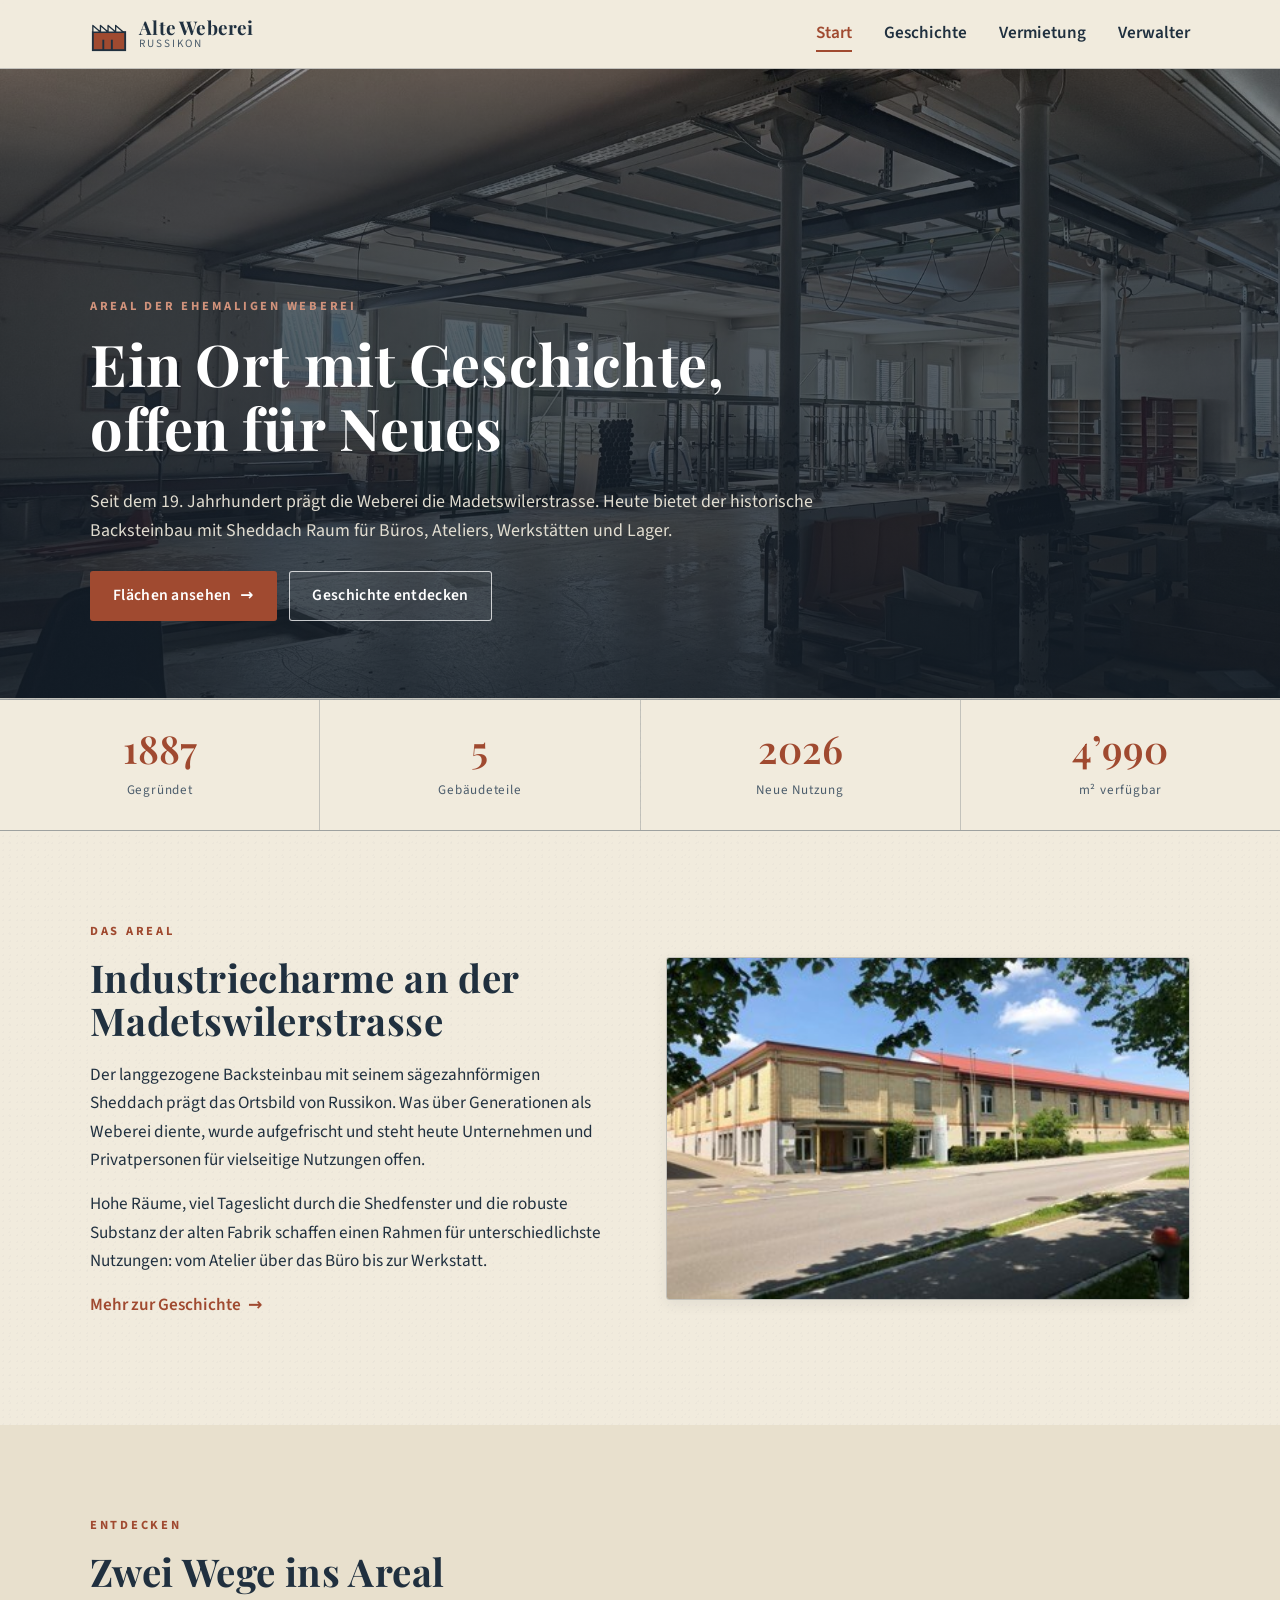
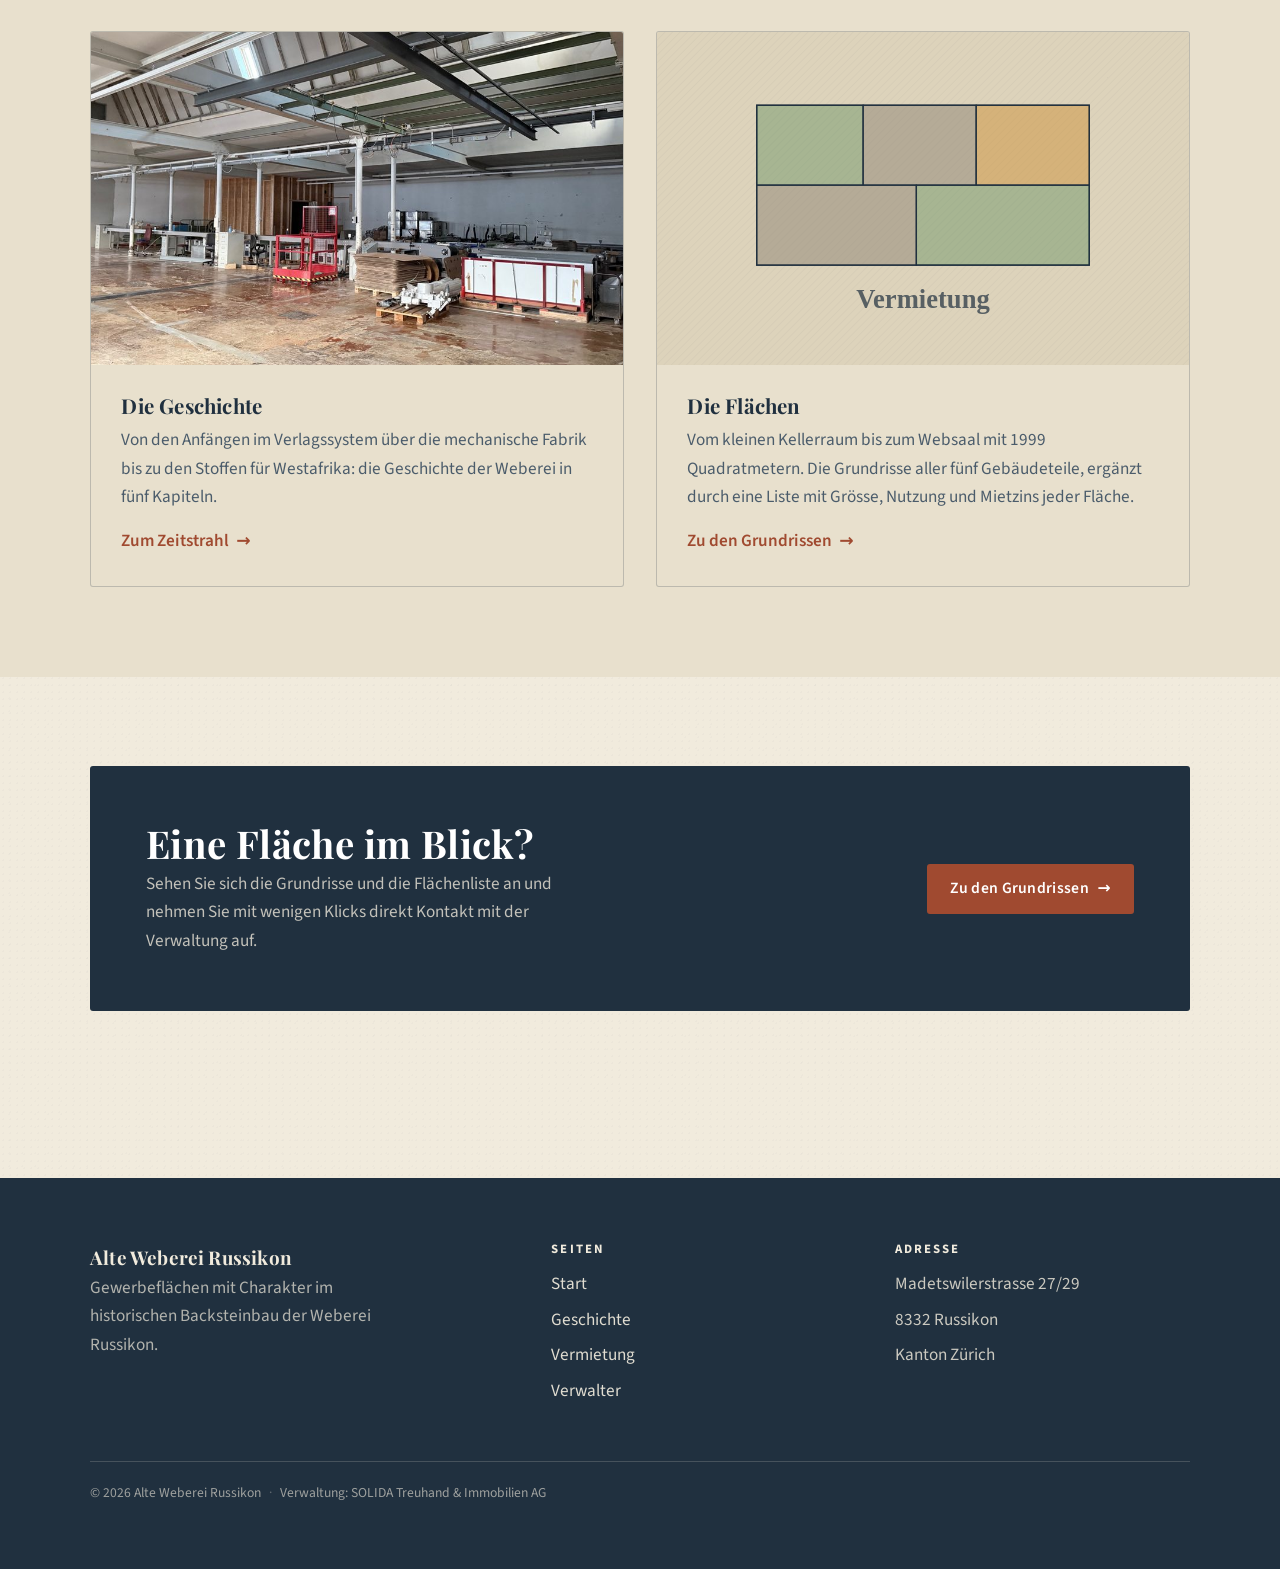
==== commit 2593cd87: "Startseite: Aussenansicht statt Rampe im Block "Das Areal" Der Text daneben spricht vom langgezogene" ====
--- a/index.html
+++ b/index.html
@@ -6,8 +6,8 @@
   <meta name="robots" content="noindex, nofollow">
   <title>Alte Weberei Russikon</title>
   <meta name="description" content="Das Areal der ehemaligen Weberei Russikon: Gewerbeflächen mit Charakter in einem historischen Backsteinbau mit Sheddach.">
-  <link rel="stylesheet" href="css/fonts.css?v=7">
-  <link rel="stylesheet" href="css/style.css?v=7">
+  <link rel="stylesheet" href="css/fonts.css?v=8">
+  <link rel="stylesheet" href="css/style.css?v=8">
 </head>
 <body>
 
@@ -112,7 +112,8 @@
             </p>
           </div>
           <div class="split__media">
-            <img src="assets/img/rampe.jpg" alt="Gedeckte Anlieferung mit gelbem Backstein und Holztragwerk">
+            <img src="assets/img/areal-strasse.jpg"
+                 alt="Der langgezogene Backsteinbau der Weberei an der Madetswilerstrasse, von der Strasse aus gesehen">
           </div>
         </div>
       </div>
@@ -213,7 +214,7 @@
     </div>
   </footer>
 
-  <script src="data/flaechen.js?v=7"></script>
-  <script src="js/main.js?v=7"></script>
+  <script src="data/flaechen.js?v=8"></script>
+  <script src="js/main.js?v=8"></script>
 </body>
 </html>
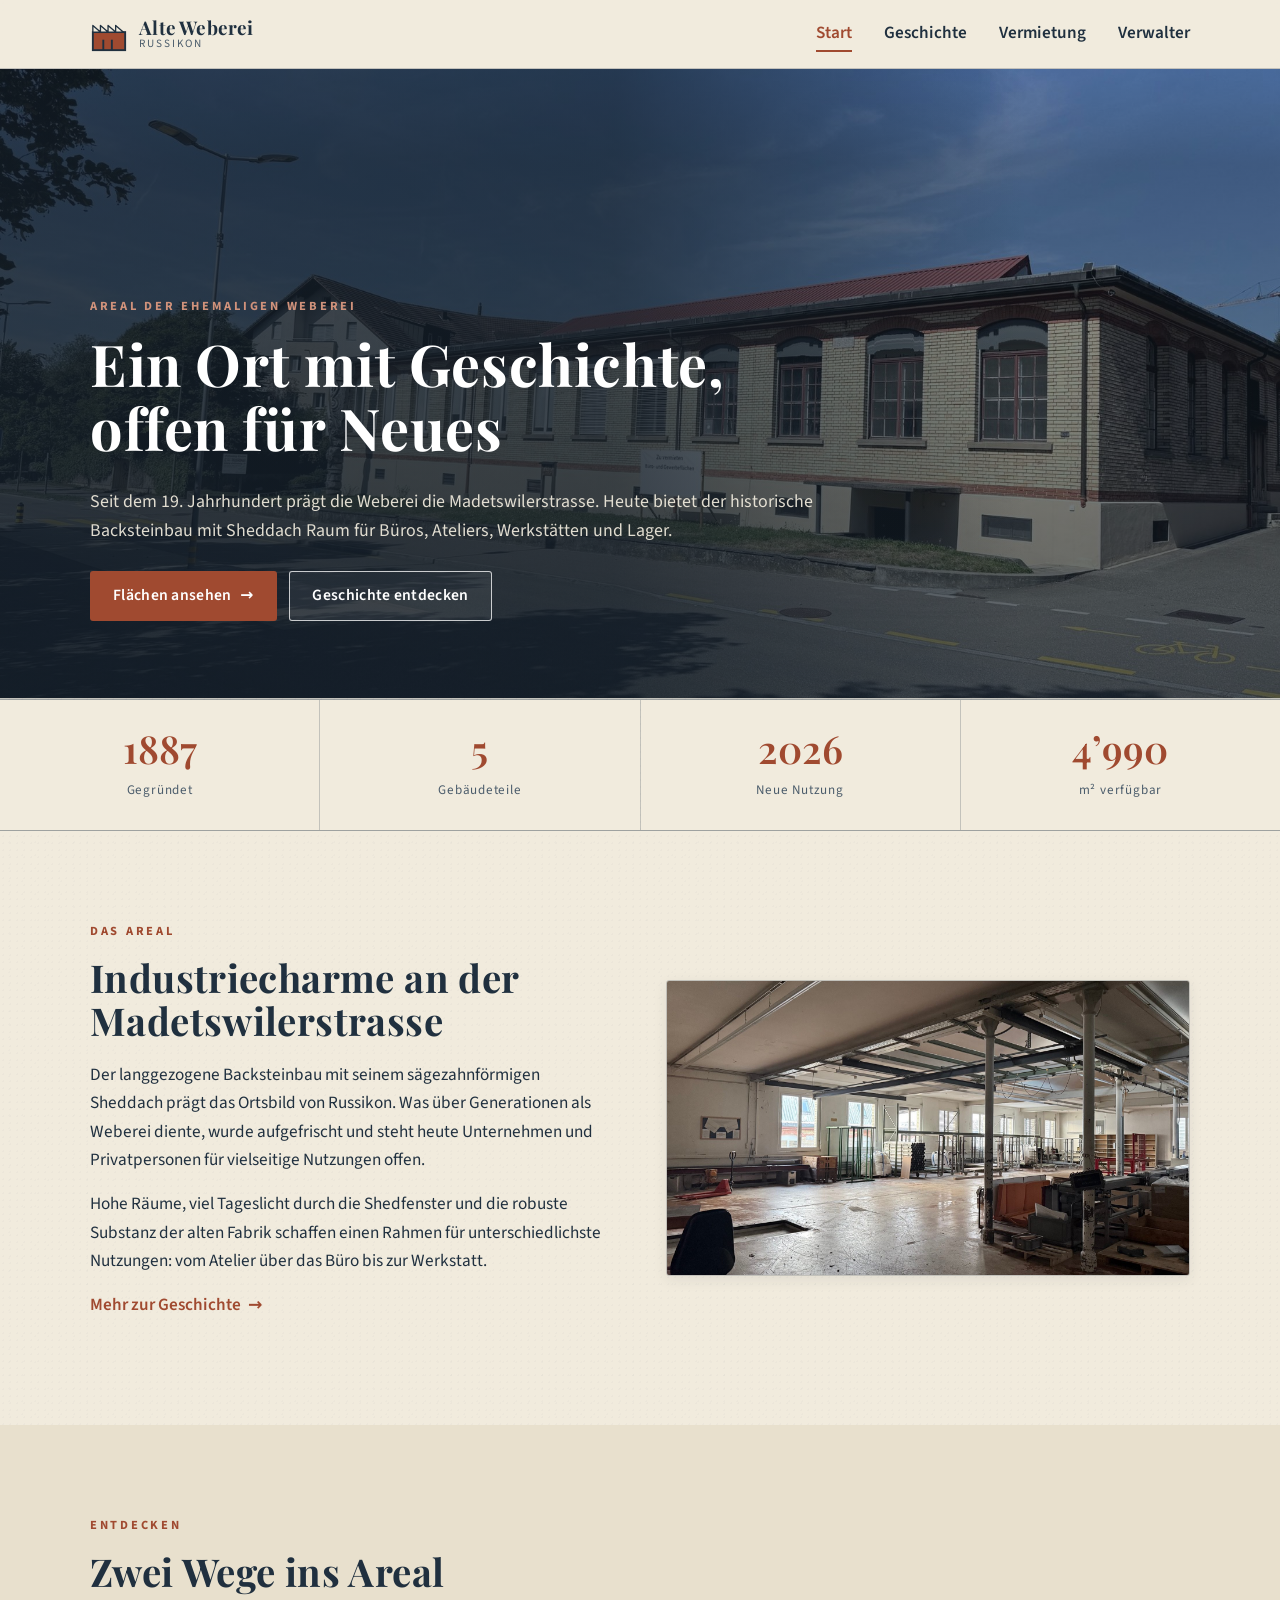
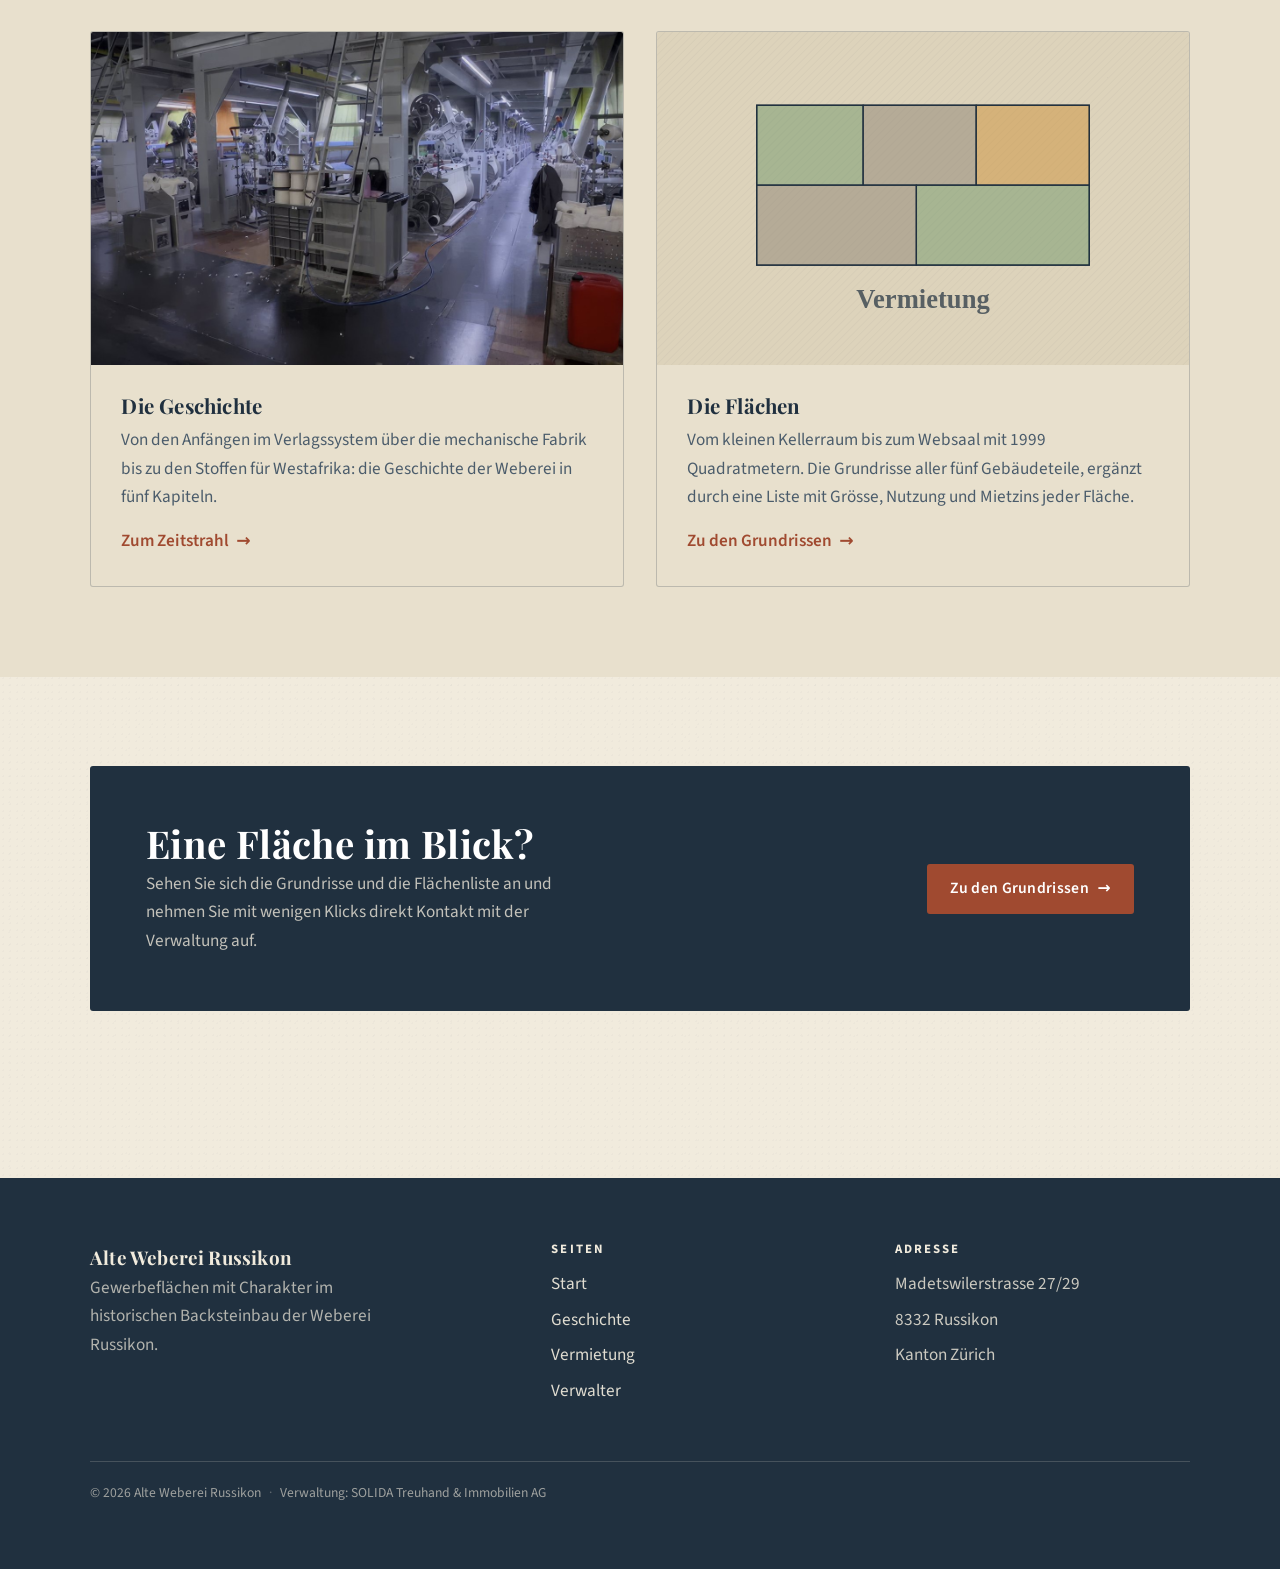
==== commit 5865fdb4: "Startseite: Bilder neu verteilt Der Websaal im Betrieb kommt in den Teaser "Die Geschichte". Hero un" ====
--- a/index.html
+++ b/index.html
@@ -6,8 +6,8 @@
   <meta name="robots" content="noindex, nofollow">
   <title>Alte Weberei Russikon</title>
   <meta name="description" content="Das Areal der ehemaligen Weberei Russikon: Gewerbeflächen mit Charakter in einem historischen Backsteinbau mit Sheddach.">
-  <link rel="stylesheet" href="css/fonts.css?v=8">
-  <link rel="stylesheet" href="css/style.css?v=8">
+  <link rel="stylesheet" href="css/fonts.css?v=9">
+  <link rel="stylesheet" href="css/style.css?v=9">
 </head>
 <body>
 
@@ -46,7 +46,8 @@
     <!-- ============================ Hero ============================ -->
     <section class="hero">
       <div class="hero__media">
-        <img src="assets/img/hero-halle.jpg" alt="Innenansicht der grossen Halle mit Gusssäulen und Sheddach-Fenstern">
+        <img src="assets/img/areal-strasse.jpg"
+             alt="Der langgezogene Backsteinbau der Weberei an der Madetswilerstrasse, von der Strasse aus gesehen">
       </div>
       <div class="container">
         <div class="hero__inner">
@@ -112,8 +113,8 @@
             </p>
           </div>
           <div class="split__media">
-            <img src="assets/img/areal-strasse.jpg"
-                 alt="Der langgezogene Backsteinbau der Weberei an der Madetswilerstrasse, von der Strasse aus gesehen">
+            <img src="assets/img/hero-halle.jpg"
+                 alt="Innenansicht einer Halle mit Gusssäulen, hohen Fenstern und offener Deckenkonstruktion">
           </div>
         </div>
       </div>
@@ -129,7 +130,8 @@
         <div class="teasers">
           <a class="teaser reveal" href="geschichte.html">
             <div class="teaser__media">
-              <img src="assets/img/halle-innen-2.jpg" alt="Innenansicht der Weberei-Halle">
+              <img src="assets/img/websaal-betrieb.jpg"
+                   alt="Der Websaal im Betrieb, lange Reihen von Webmaschinen mit aufgesteckten Garnspulen">
             </div>
             <div class="teaser__body">
               <h3>Die Geschichte</h3>
@@ -214,7 +216,7 @@
     </div>
   </footer>
 
-  <script src="data/flaechen.js?v=8"></script>
-  <script src="js/main.js?v=8"></script>
+  <script src="data/flaechen.js?v=9"></script>
+  <script src="js/main.js?v=9"></script>
 </body>
 </html>
--- a/css/style.css
+++ b/css/style.css
@@ -341,18 +341,33 @@
 .hero__media img { width: 100%; height: 100%; object-fit: cover; }
 .hero__media::after {
   /* Tusche-Verlauf fuer Lesbarkeit der Schrift.
-     Der Textblock sitzt im oberen Drittel, genau dort ist das Foto am
-     hellsten (Sheddach-Fenster). Deshalb ist der Verlauf im Textband
-     kraeftig und wird erst ganz oben wieder duenn, damit das Foto atmet. */
+
+     Seit dem 09.09.2026 steht oben die Aussenansicht von der Strasse. Der
+     Vorspann sitzt dort auf blauem Himmel, gemessen rgb(115,157,211). Ein
+     Verlauf allein von unten nach oben muesste ueber 80 Prozent stark sein,
+     um den kleinen Backsteinton lesbar zu halten, und wuerde das Foto
+     zudecken.
+
+     Darum zwei Verlaeufe uebereinander: einer von links, der genau die
+     Textspalte abdunkelt und nach rechts ausblendet, und ein schwaecherer
+     von unten. Zusammen ergeben sie im Textband rund 80 Prozent, rechts vom
+     Text dagegen nur etwa 50, dort bleibt das Gebaeude hell. Der erste
+     Verlauf liegt oben, beide zusammen decken 1-(1-a1)(1-a2) ab. */
   content: "";
   position: absolute;
   inset: 0;
-  background: linear-gradient(
-    to top,
-    rgba(20, 30, 40, 0.88) 0%,
-    rgba(20, 30, 40, 0.72) 50%,
-    rgba(20, 30, 40, 0.66) 84%,
-    rgba(20, 30, 40, 0.28) 100%);
+  background:
+    linear-gradient(
+      to right,
+      rgba(20, 30, 40, 0.68) 0%,
+      rgba(20, 30, 40, 0.62) 48%,
+      rgba(20, 30, 40, 0) 80%),
+    linear-gradient(
+      to top,
+      rgba(20, 30, 40, 0.72) 0%,
+      rgba(20, 30, 40, 0.52) 50%,
+      rgba(20, 30, 40, 0.45) 85%,
+      rgba(20, 30, 40, 0.22) 100%);
 }
 .hero__inner {
   position: relative;
@@ -576,6 +591,24 @@
    Responsive
    ===================================================================== */
 @media (max-width: 880px) {
+  /* Schmal fuellt der Hero-Text die ganze Breite. Der seitliche Verlauf darf
+     darum nicht schon bei 80 Prozent auslaufen, sonst steht das Ende der
+     Zeilen wieder auf hellem Himmel. Gemessen unter den Buchstaben sank der
+     Vorspann dort auf 3.0 zu 1. */
+  .hero__media::after {
+    background:
+      linear-gradient(
+        to right,
+        rgba(20, 30, 40, 0.68) 0%,
+        rgba(20, 30, 40, 0.64) 60%,
+        rgba(20, 30, 40, 0.60) 100%),
+      linear-gradient(
+        to top,
+        rgba(20, 30, 40, 0.72) 0%,
+        rgba(20, 30, 40, 0.52) 50%,
+        rgba(20, 30, 40, 0.45) 85%,
+        rgba(20, 30, 40, 0.22) 100%);
+  }
   .nav__toggle { display: flex; }
   .nav__links {
     position: absolute;
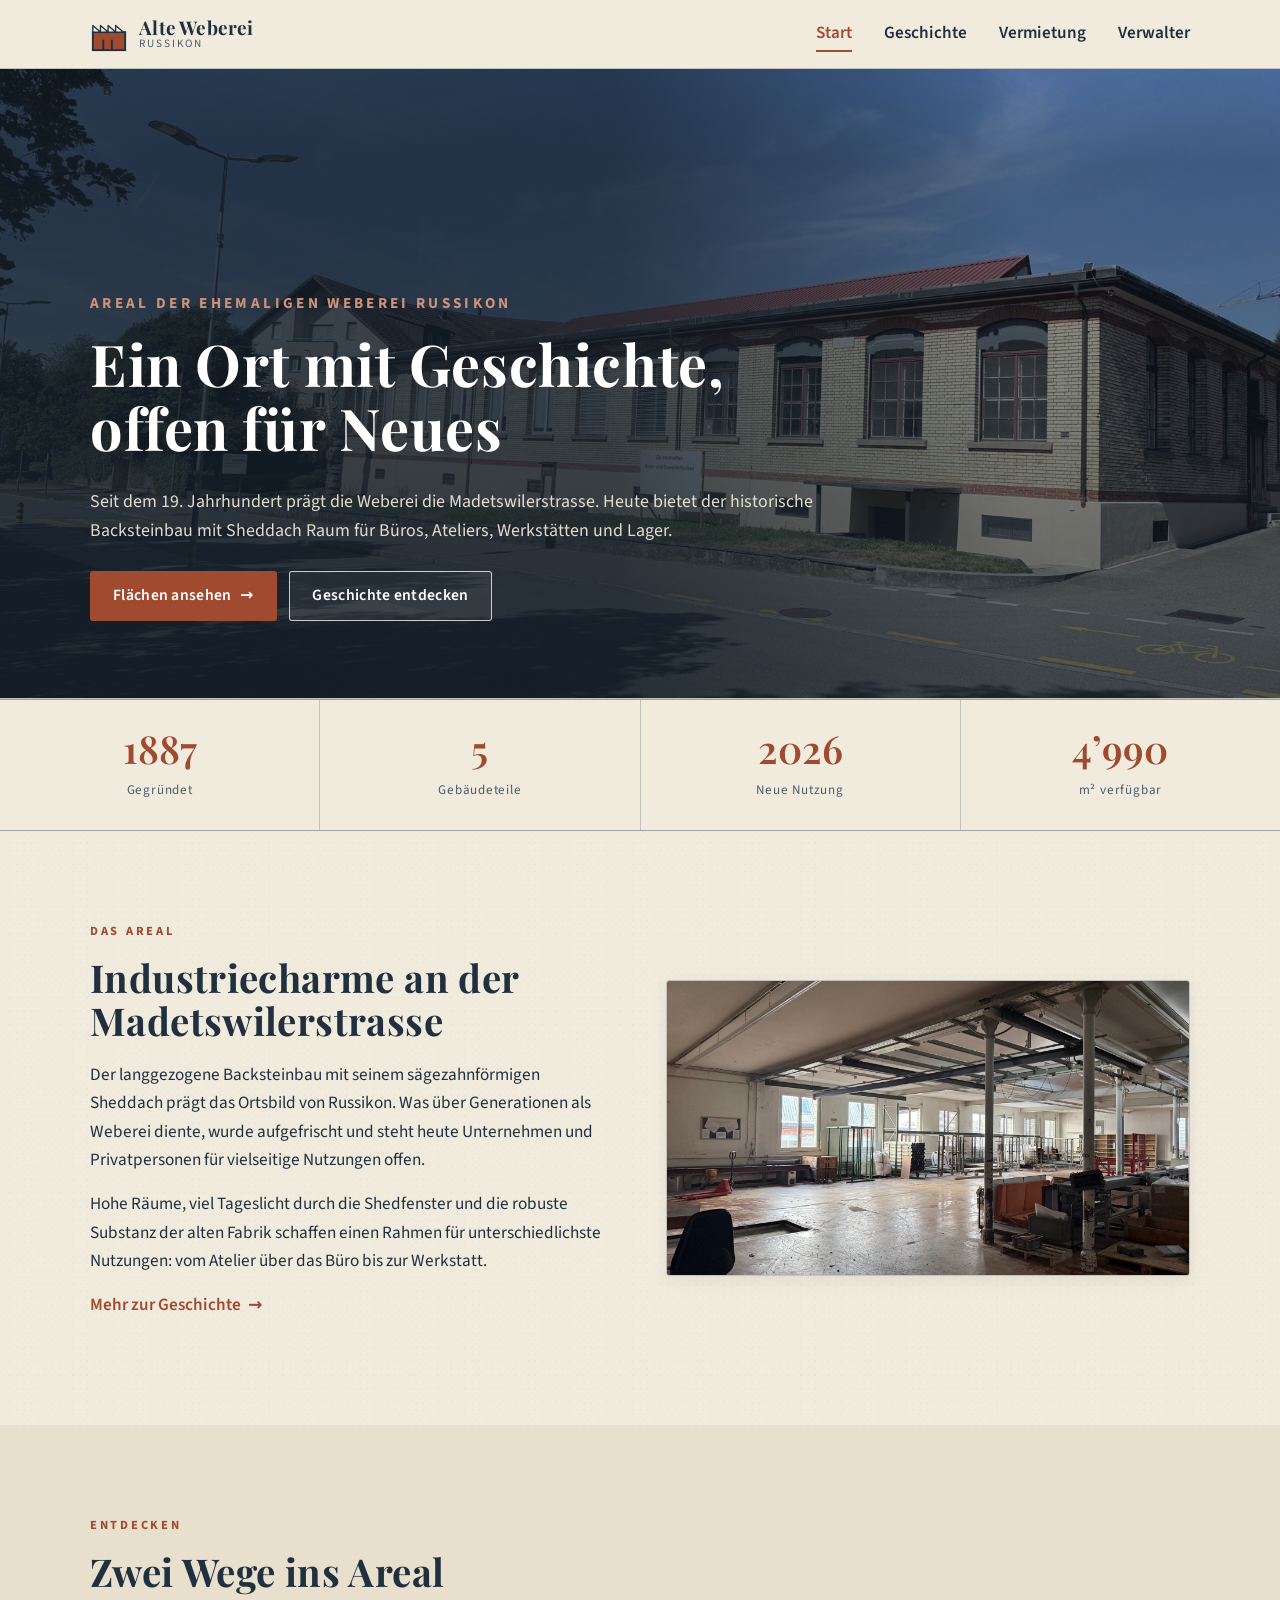
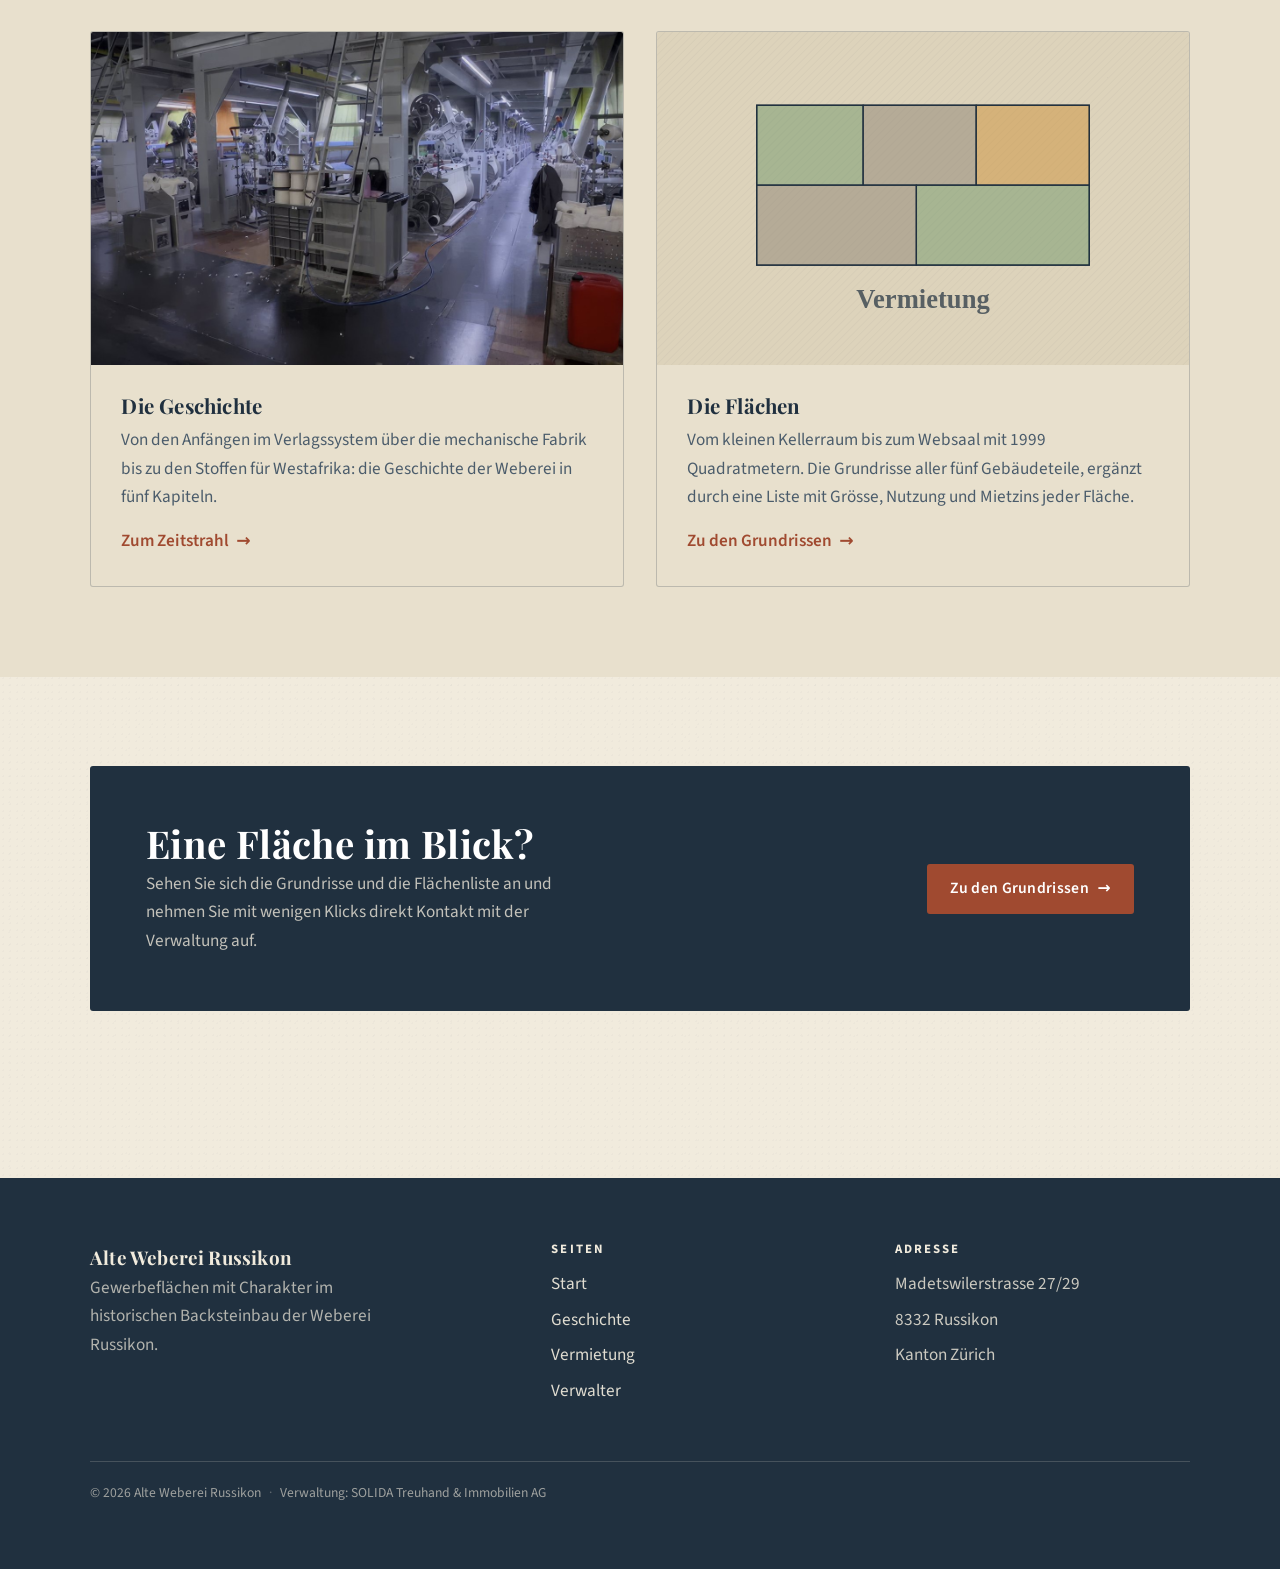
==== commit 7cee975c: "Hero: Vorspann groesser und mit Ortsnamen "Areal der ehemaligen Weberei Russikon" statt bisher ohne " ====
--- a/index.html
+++ b/index.html
@@ -6,8 +6,8 @@
   <meta name="robots" content="noindex, nofollow">
   <title>Alte Weberei Russikon</title>
   <meta name="description" content="Das Areal der ehemaligen Weberei Russikon: Gewerbeflächen mit Charakter in einem historischen Backsteinbau mit Sheddach.">
-  <link rel="stylesheet" href="css/fonts.css?v=9">
-  <link rel="stylesheet" href="css/style.css?v=9">
+  <link rel="stylesheet" href="css/fonts.css?v=10">
+  <link rel="stylesheet" href="css/style.css?v=10">
 </head>
 <body>
 
@@ -51,7 +51,7 @@
       </div>
       <div class="container">
         <div class="hero__inner">
-          <p class="eyebrow">Areal der ehemaligen Weberei</p>
+          <p class="eyebrow">Areal der ehemaligen Weberei Russikon</p>
           <h1>Ein Ort mit Geschichte, offen für Neues</h1>
           <p class="lead">
             Seit dem 19. Jahrhundert prägt die Weberei die Madetswilerstrasse. Heute
@@ -216,7 +216,7 @@
     </div>
   </footer>
 
-  <script src="data/flaechen.js?v=9"></script>
-  <script src="js/main.js?v=9"></script>
+  <script src="data/flaechen.js?v=10"></script>
+  <script src="js/main.js?v=10"></script>
 </body>
 </html>
--- a/css/style.css
+++ b/css/style.css
@@ -381,7 +381,10 @@
    Er nimmt die Farbe der Ueberschriften weiter unten auf, muss aber heller
    bleiben als diese: Auf dem Foto steht die Schrift auf mitteldunklem
    Grund, auf Papier dagegen auf hellem. */
-.hero .eyebrow { color: #d0927b; }
+/* Groesser als die uebrigen Vorspaenne der Seite (0.78rem). Er steht hier
+   allein ueber dem Titel und traegt den Namen des Areals, da wirkte der
+   kleine Grad verloren. Die Sperrung bleibt, sie macht die Zeile ruhig. */
+.hero .eyebrow { color: #d0927b; font-size: 0.95rem; }
 .hero__inner p { color: rgba(241, 235, 221, 0.92); }
 .hero__actions { display: flex; flex-wrap: wrap; gap: 0.8rem; margin-top: 1.6rem; }
 /* Ghost-Button auf dem dunklen Hero hell statt dunkel, damit er sichtbar ist */
